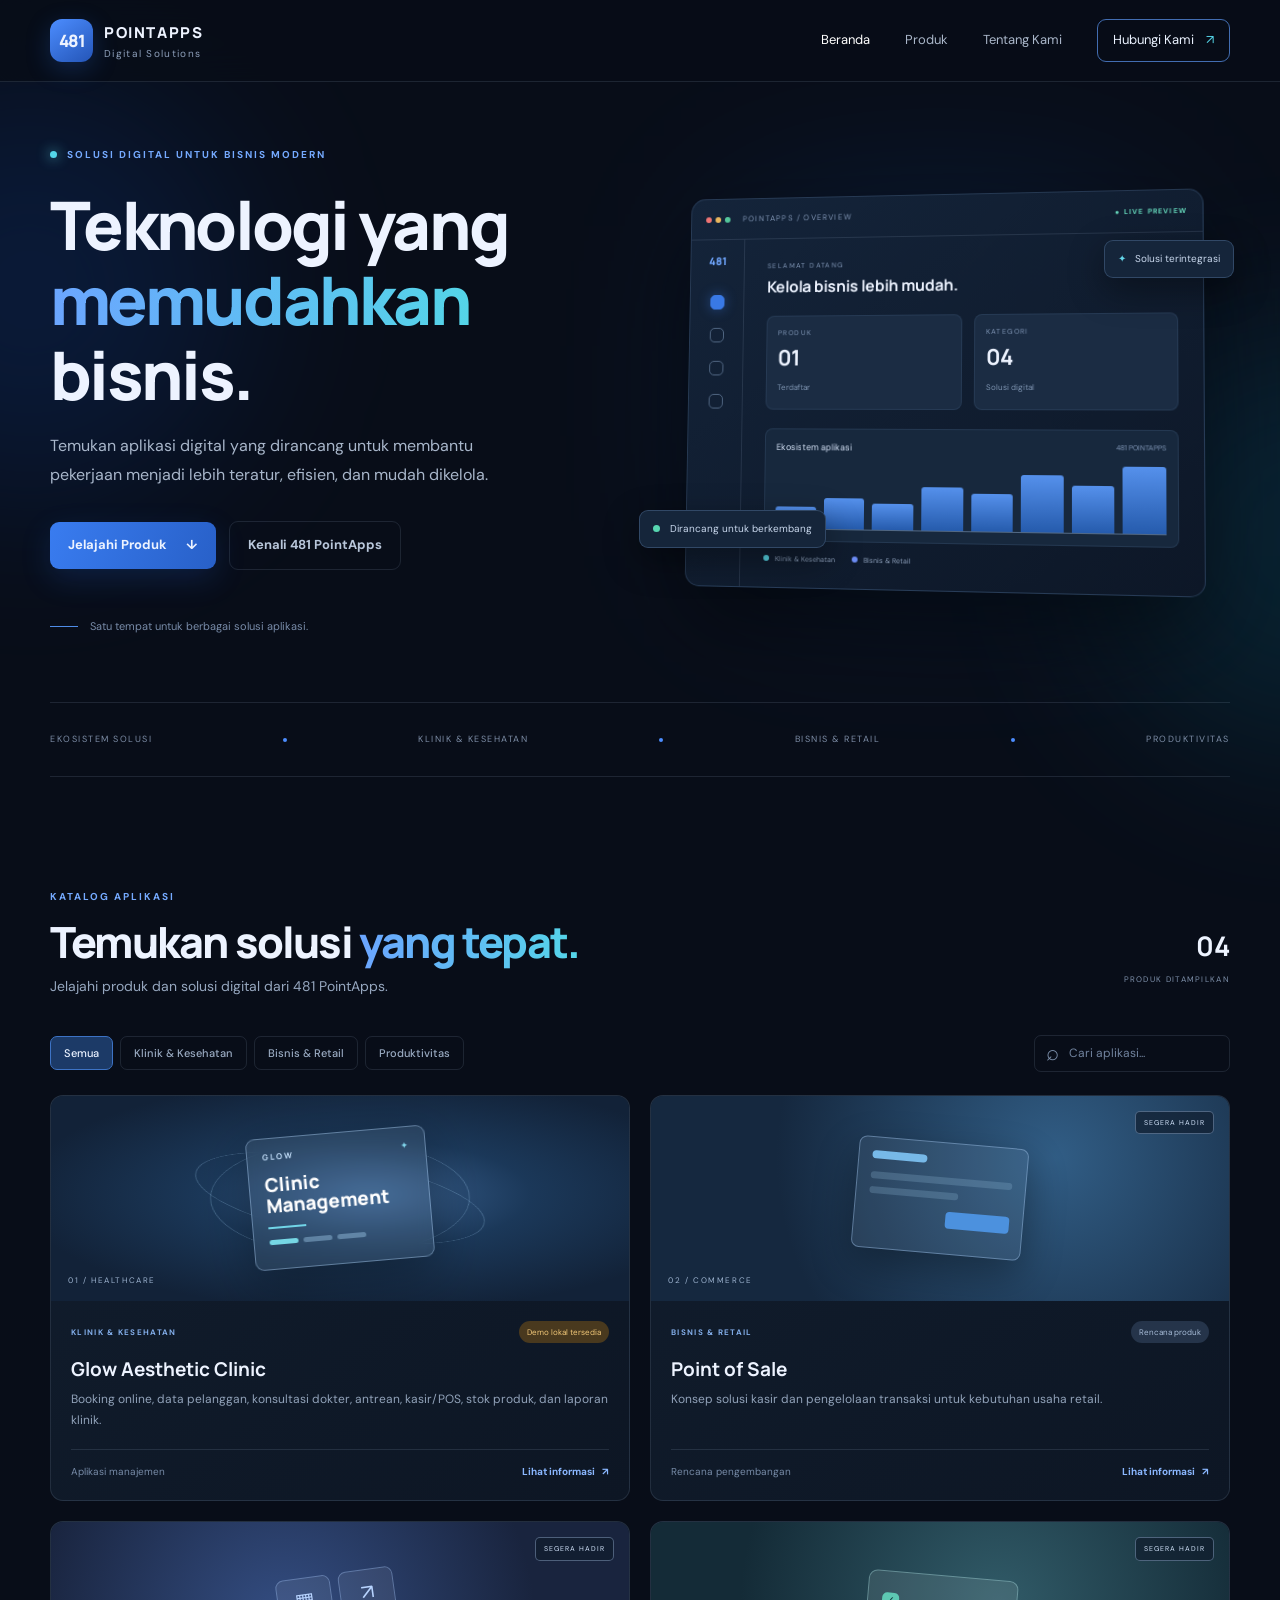
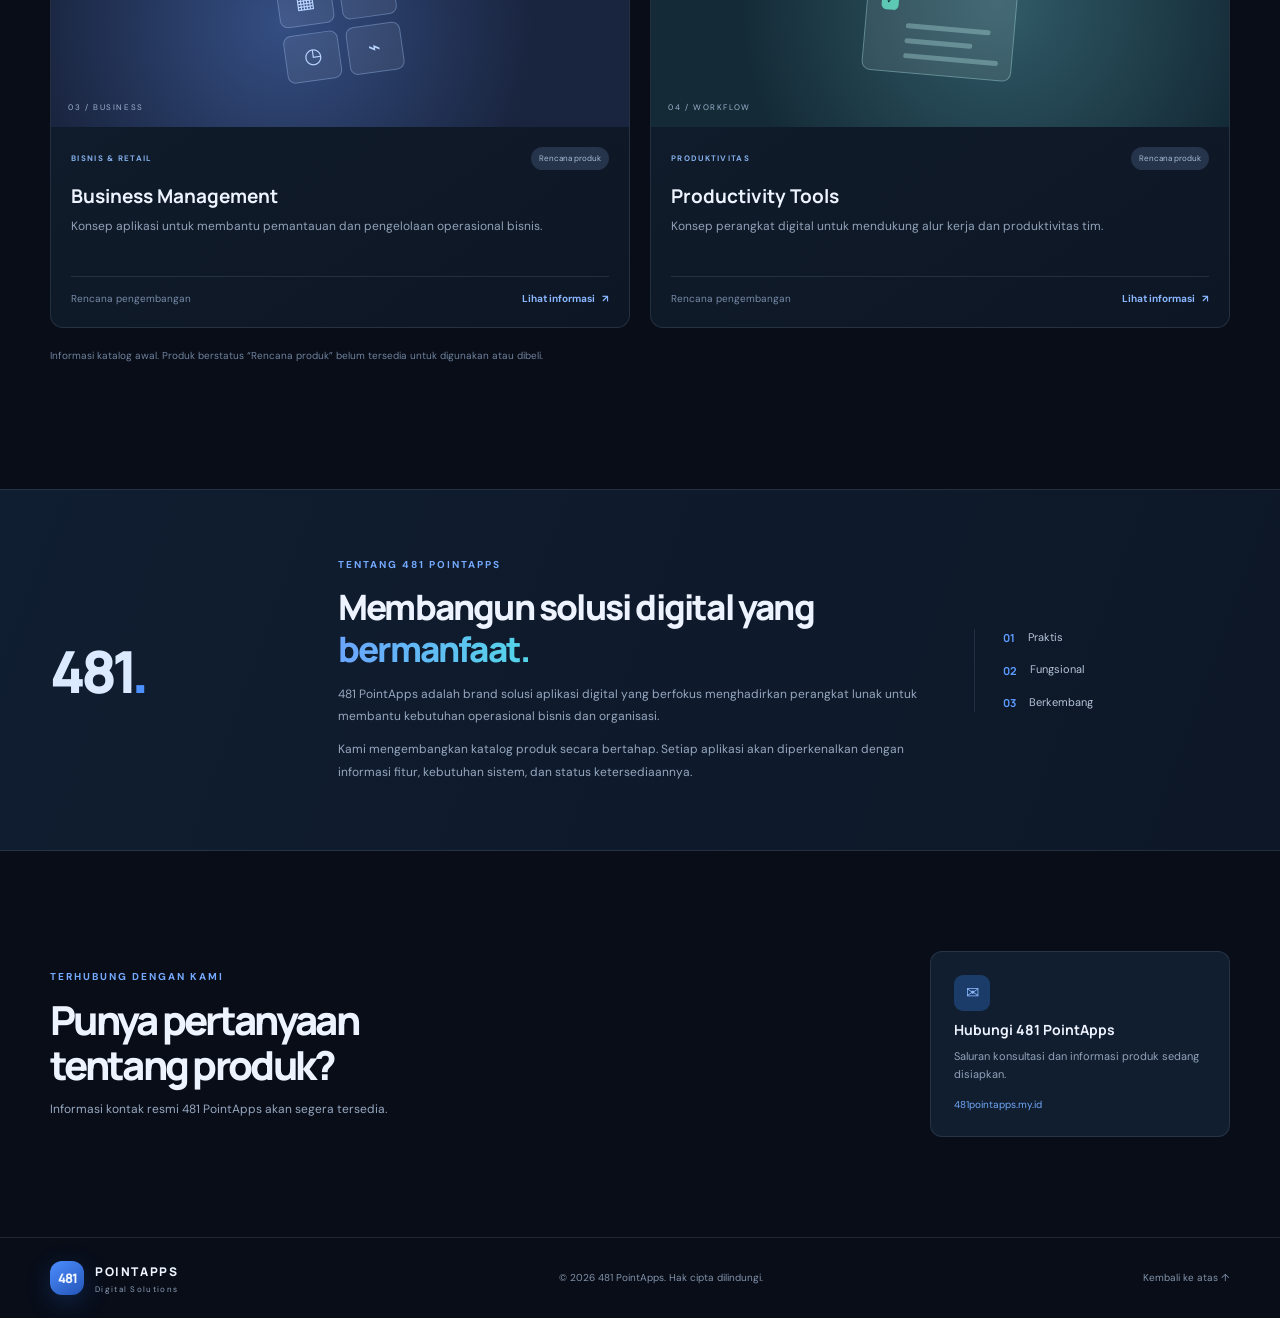
==== index.html @ c85c9f0a "Upload awal website 481 PointApps" ====
<!doctype html>
<html lang="id">
<head>
  <meta charset="utf-8">
  <meta name="viewport" content="width=device-width, initial-scale=1">
  <meta name="theme-color" content="#080d18">
  <meta name="description" content="481 PointApps menyediakan solusi aplikasi digital untuk klinik, bisnis, retail, dan kebutuhan operasional.">
  <title>481 PointApps — Solusi Digital untuk Bisnis</title>
  <link rel="icon" href="assets/favicon.svg" type="image/svg+xml">
  <link rel="stylesheet" href="assets/style.css">
</head>
<body>
  <div class="ambient ambient-one"></div><div class="ambient ambient-two"></div>
  <header class="site-header">
    <a class="brand" href="#" aria-label="481 PointApps Beranda">
      <span class="brand-mark">481</span>
      <span class="brand-copy"><strong>POINTAPPS</strong><small>Digital Solutions</small></span>
    </a>
    <button class="menu-toggle" id="menuToggle" aria-label="Buka menu" aria-expanded="false">☰</button>
    <nav class="nav" id="mainNav">
      <a href="#beranda" class="active">Beranda</a>
      <a href="#produk">Produk</a>
      <a href="#tentang">Tentang Kami</a>
      <a href="#kontak" class="nav-cta">Hubungi Kami <span>↗</span></a>
    </nav>
  </header>

  <main>
    <section class="hero section-wrap" id="beranda">
      <div class="hero-content">
        <div class="eyebrow"><span class="pulse"></span> SOLUSI DIGITAL UNTUK BISNIS MODERN</div>
        <h1>Teknologi yang<br><span>memudahkan</span> bisnis.</h1>
        <p class="hero-lead">Temukan aplikasi digital yang dirancang untuk membantu pekerjaan menjadi lebih teratur, efisien, dan mudah dikelola.</p>
        <div class="hero-actions">
          <a class="button button-primary" href="#produk">Jelajahi Produk <span>↓</span></a>
          <a class="button button-quiet" href="#tentang">Kenali 481 PointApps</a>
        </div>
        <div class="hero-note"><span class="note-line"></span> Satu tempat untuk berbagai solusi aplikasi.</div>
      </div>
      <div class="hero-visual" aria-label="Ilustrasi dashboard aplikasi">
        <div class="visual-glow"></div>
        <div class="dashboard-card">
          <div class="dash-top"><div class="window-dots"><i></i><i></i><i></i></div><span>POINTAPPS / OVERVIEW</span><b>● LIVE PREVIEW</b></div>
          <div class="dash-body">
            <div class="dash-side"><div class="side-logo">481</div><i class="selected"></i><i></i><i></i><i></i></div>
            <div class="dash-main">
              <div class="dash-greeting"><small>SELAMAT DATANG</small><strong>Kelola bisnis lebih mudah.</strong></div>
              <div class="stat-grid"><div><small>PRODUK</small><strong>01</strong><em>Terdaftar</em></div><div><small>KATEGORI</small><strong>04</strong><em>Solusi digital</em></div></div>
              <div class="chart-box"><div class="chart-heading"><span>Ekosistem aplikasi</span><small>481 POINTAPPS</small></div><div class="chart-bars"><i style="height:34%"></i><i style="height:48%"></i><i style="height:40%"></i><i style="height:67%"></i><i style="height:58%"></i><i style="height:86%"></i><i style="height:72%"></i><i style="height:100%"></i></div></div>
              <div class="dash-bottom"><span><i></i> Klinik & Kesehatan</span><span><i></i> Bisnis & Retail</span></div>
            </div>
          </div>
        </div>
        <div class="floating-chip chip-top"><span>✦</span> Solusi terintegrasi</div>
        <div class="floating-chip chip-bottom"><span class="chip-dot"></span> Dirancang untuk berkembang</div>
      </div>
    </section>

    <section class="trust-strip section-wrap">
      <span>EKOSISTEM SOLUSI</span><b></b><span>KLINIK & KESEHATAN</span><b></b><span>BISNIS & RETAIL</span><b></b><span>PRODUKTIVITAS</span>
    </section>

    <section class="products section-wrap" id="produk">
      <div class="section-heading">
        <div><div class="eyebrow">KATALOG APLIKASI</div><h2>Temukan solusi <span>yang tepat.</span></h2><p>Jelajahi produk dan solusi digital dari 481 PointApps.</p></div>
        <div class="catalog-count"><strong id="productCount">01</strong><small>PRODUK DITAMPILKAN</small></div>
      </div>
      <div class="catalog-toolbar">
        <div class="filters" role="group" aria-label="Filter kategori">
          <button class="filter active" data-filter="all">Semua</button>
          <button class="filter" data-filter="clinic">Klinik & Kesehatan</button>
          <button class="filter" data-filter="business">Bisnis & Retail</button>
          <button class="filter" data-filter="productivity">Produktivitas</button>
        </div>
        <label class="search-box"><span>⌕</span><input id="productSearch" type="search" placeholder="Cari aplikasi..." aria-label="Cari aplikasi"></label>
      </div>
      <div class="product-grid" id="productGrid">
        <article class="product-card" data-category="clinic" data-name="glow aesthetic clinic manajemen klinik kecantikan">
          <div class="product-art glow-art">
            <div class="art-orbit orbit-one"></div><div class="art-orbit orbit-two"></div>
            <div class="glow-window"><div class="mini-top"><span>GLOW</span><span>✦</span></div><div class="mini-title">Clinic<br>Management</div><div class="mini-line"></div><div class="mini-pills"><i></i><i></i><i></i></div></div>
            <span class="art-label">01 / HEALTHCARE</span>
          </div>
          <div class="product-info">
            <div class="product-meta"><span class="category-tag">KLINIK & KESEHATAN</span><span class="status status-prep">Demo lokal tersedia</span></div>
            <h3>Glow Aesthetic Clinic</h3>
            <p>Booking online, data pelanggan, konsultasi dokter, antrean, kasir/POS, stok produk, dan laporan klinik.</p>
            <div class="product-foot"><span class="product-type">Aplikasi manajemen</span><a href="produk/glow-aesthetic-clinic.html" class="text-link">Lihat informasi <span>↗</span></a></div>
          </div>
        </article>
        <article class="product-card concept-card" data-category="business" data-name="point of sale kasir retail inventori">
          <div class="product-art pos-art"><div class="pos-screen"><div class="pos-top"></div><div class="pos-row"></div><div class="pos-row short"></div><div class="pos-total"></div></div><span class="art-label">02 / COMMERCE</span><span class="coming-stamp">SEGERA HADIR</span></div>
          <div class="product-info"><div class="product-meta"><span class="category-tag">BISNIS & RETAIL</span><span class="status status-plan">Rencana produk</span></div><h3>Point of Sale</h3><p>Konsep solusi kasir dan pengelolaan transaksi untuk kebutuhan usaha retail.</p><div class="product-foot"><span class="product-type">Rencana pengembangan</span><a href="produk/point-of-sale.html" class="text-link">Lihat informasi <span>↗</span></a></div></div>
        </article>
        <article class="product-card concept-card" data-category="business" data-name="business management manajemen usaha">
          <div class="product-art business-art"><div class="business-tiles"><i>▦</i><i>↗</i><i>◷</i><i>⌁</i></div><span class="art-label">03 / BUSINESS</span><span class="coming-stamp">SEGERA HADIR</span></div>
          <div class="product-info"><div class="product-meta"><span class="category-tag">BISNIS & RETAIL</span><span class="status status-plan">Rencana produk</span></div><h3>Business Management</h3><p>Konsep aplikasi untuk membantu pemantauan dan pengelolaan operasional bisnis.</p><div class="product-foot"><span class="product-type">Rencana pengembangan</span><a href="produk/business-management.html" class="text-link">Lihat informasi <span>↗</span></a></div></div>
        </article>
        <article class="product-card concept-card" data-category="productivity" data-name="productivity workflow task management">
          <div class="product-art productivity-art"><div class="task-card"><i>✓</i><span></span><span></span><span></span></div><span class="art-label">04 / WORKFLOW</span><span class="coming-stamp">SEGERA HADIR</span></div>
          <div class="product-info"><div class="product-meta"><span class="category-tag">PRODUKTIVITAS</span><span class="status status-plan">Rencana produk</span></div><h3>Productivity Tools</h3><p>Konsep perangkat digital untuk mendukung alur kerja dan produktivitas tim.</p><div class="product-foot"><span class="product-type">Rencana pengembangan</span><a href="produk/productivity-tools.html" class="text-link">Lihat informasi <span>↗</span></a></div></div>
        </article>
      </div>
      <div class="empty-state" id="emptyState" hidden>Tidak ada produk yang cocok dengan pencarian Anda.</div>
      <p class="catalog-disclaimer">Informasi katalog awal. Produk berstatus “Rencana produk” belum tersedia untuk digunakan atau dibeli.</p>
    </section>

    <section class="about-section" id="tentang"><div class="section-wrap about-inner">
      <div class="about-mark">481<span>.</span></div>
      <div class="about-copy"><div class="eyebrow">TENTANG 481 POINTAPPS</div><h2>Membangun solusi digital yang <span>bermanfaat.</span></h2><p>481 PointApps adalah brand solusi aplikasi digital yang berfokus menghadirkan perangkat lunak untuk membantu kebutuhan operasional bisnis dan organisasi.</p><p>Kami mengembangkan katalog produk secara bertahap. Setiap aplikasi akan diperkenalkan dengan informasi fitur, kebutuhan sistem, dan status ketersediaannya.</p></div>
      <div class="about-values"><div><strong>01</strong><span>Praktis</span></div><div><strong>02</strong><span>Fungsional</span></div><div><strong>03</strong><span>Berkembang</span></div></div>
    </div></section>

    <section class="contact section-wrap" id="kontak">
      <div><div class="eyebrow">TERHUBUNG DENGAN KAMI</div><h2>Punya pertanyaan<br>tentang produk?</h2><p>Informasi kontak resmi 481 PointApps akan segera tersedia.</p></div>
      <div class="contact-card"><div class="contact-icon">✉</div><strong>Hubungi 481 PointApps</strong><span>Saluran konsultasi dan informasi produk sedang disiapkan.</span><small>481pointapps.my.id</small></div>
    </section>
  </main>

  <footer class="footer"><div class="section-wrap footer-inner"><a class="brand" href="#"><span class="brand-mark">481</span><span class="brand-copy"><strong>POINTAPPS</strong><small>Digital Solutions</small></span></a><span>© <span id="year"></span> 481 PointApps. Hak cipta dilindungi.</span><a href="#beranda">Kembali ke atas ↑</a></div></footer>
  <script src="assets/app.js"></script>
</body>
</html>
---- assets/style.css ----
@import url('https://fonts.googleapis.com/css2?family=DM+Sans:wght@400;500;600;700&family=Manrope:wght@400;500;600;700;800&display=swap');
:root{--bg:#080d18;--panel:#101827;--panel2:#121e30;--line:rgba(174,196,226,.13);--text:#edf3ff;--muted:#9baac1;--blue:#4c8dff;--cyan:#54d5e8;--max:1180px}
*{box-sizing:border-box}html{scroll-behavior:smooth;scroll-padding-top:90px}body{margin:0;background:var(--bg);color:var(--text);font-family:'DM Sans',sans-serif;line-height:1.6;overflow-x:hidden}a{color:inherit;text-decoration:none}.ambient{position:absolute;z-index:-1;pointer-events:none;filter:blur(90px);opacity:.18;border-radius:50%}.ambient-one{width:420px;height:420px;background:#1454c4;top:80px;left:-180px}.ambient-two{width:420px;height:420px;background:#087d9b;top:330px;right:-240px}.section-wrap{width:min(var(--max),calc(100% - 48px));margin:auto}.site-header{height:82px;border-bottom:1px solid var(--line);display:flex;align-items:center;justify-content:space-between;padding:0 max(24px,calc((100% - var(--max))/2));background:rgba(8,13,24,.78);backdrop-filter:blur(18px);position:sticky;top:0;z-index:20}.brand{display:flex;align-items:center;gap:11px}.brand-mark{width:43px;height:43px;display:grid;place-items:center;border-radius:12px;background:linear-gradient(145deg,#4c8dff,#2455b7);font:800 17px Manrope;letter-spacing:-1px;box-shadow:0 7px 24px #2466d544}.brand-copy{display:grid;line-height:1.15}.brand-copy strong{font:800 15px Manrope;letter-spacing:1.6px}.brand-copy small{color:#8ea0bb;font-size:10px;letter-spacing:1.3px;margin-top:5px}.nav{display:flex;align-items:center;gap:35px;font-size:13px;color:#aab7ca}.nav a:hover,.nav a.active{color:#fff}.nav-cta{border:1px solid #426db1;border-radius:9px;padding:10px 15px;color:#eaf2ff!important}.nav-cta span{margin-left:9px;color:var(--cyan)}.menu-toggle{display:none;background:none;color:white;border:0;font-size:24px}.hero{min-height:620px;display:grid;grid-template-columns:1fr 1.05fr;align-items:center;gap:45px;padding-top:58px;padding-bottom:60px}.eyebrow{font-size:10px;letter-spacing:2px;font-weight:700;color:#75aaff;display:flex;align-items:center;gap:10px}.pulse{width:7px;height:7px;border-radius:50%;background:#54d5e8;box-shadow:0 0 13px #54d5e8}.hero h1,.section-heading h2,.about-copy h2,.contact h2{font:800 clamp(42px,5.4vw,67px)/1.12 Manrope;letter-spacing:-2.7px;margin:24px 0 19px}.hero h1 span,.section-heading h2 span,.about-copy h2 span{background:linear-gradient(90deg,#6ba5ff,#54d5e8);-webkit-background-clip:text;background-clip:text;color:transparent}.hero-lead{max-width:490px;color:#a8b6ca;font-size:16px;line-height:1.85}.hero-actions{display:flex;gap:13px;align-items:center;margin-top:31px}.button{padding:13px 18px;border-radius:9px;font-size:13px;font-weight:700;transition:.2s}.button-primary{background:linear-gradient(110deg,#397cf0,#2860c8);box-shadow:0 10px 30px #2466d533}.button-primary:hover{transform:translateY(-2px);box-shadow:0 14px 35px #2466d555}.button-primary span{margin-left:16px}.button-quiet{color:#b8c6da;border:1px solid var(--line)}.button-quiet:hover{border-color:#5e8dd4}.hero-note{margin-top:48px;color:#788ba8;font-size:11px;display:flex;align-items:center;gap:12px}.note-line{width:28px;height:1px;background:#4f8ce8}.hero-visual{position:relative;min-height:390px;display:grid;place-items:center}.visual-glow{position:absolute;width:390px;height:330px;background:#1261c8;filter:blur(95px);opacity:.23}.dashboard-card{position:relative;width:min(100%,520px);border:1px solid #49668d66;border-radius:15px;background:linear-gradient(145deg,#14243a,#0d1727);box-shadow:0 35px 90px #0008;overflow:hidden;transform:perspective(1100px) rotateY(-7deg) rotateX(3deg)}.dash-top{height:42px;border-bottom:1px solid var(--line);display:flex;align-items:center;padding:0 15px;gap:13px;font-size:8px;letter-spacing:1.2px;color:#8095b4}.dash-top b{margin-left:auto;color:#66d9bc;font-size:7px}.window-dots{display:flex;gap:4px}.window-dots i{width:6px;height:6px;border-radius:50%;background:#ef7474}.window-dots i:nth-child(2){background:#eab65d}.window-dots i:nth-child(3){background:#54c69b}.dash-body{display:flex;min-height:295px}.dash-side{width:57px;border-right:1px solid var(--line);padding:14px 13px;display:flex;align-items:center;flex-direction:column;gap:19px}.side-logo{font:800 11px Manrope;color:#70a7ff;margin-bottom:9px}.dash-side i{width:15px;height:15px;border:1px solid #516783;border-radius:5px}.dash-side i.selected{background:#3979e5;border-color:#3979e5;box-shadow:0 0 13px #3979e577}.dash-main{padding:22px 24px;flex:1}.dash-greeting small,.stat-grid small{display:block;font-size:7px;letter-spacing:1.4px;color:#8298b8}.dash-greeting strong{font:700 16px Manrope;display:block;margin-top:5px}.stat-grid{display:grid;grid-template-columns:1fr 1fr;gap:12px;margin:19px 0}.stat-grid>div{background:#1b2c43;border:1px solid #38516e66;padding:11px;border-radius:8px}.stat-grid strong{font:700 22px Manrope;display:block;margin:5px 0 0}.stat-grid em{font-style:normal;color:#7f95b2;font-size:8px}.chart-box{background:#17283d;border:1px solid #38516e66;border-radius:8px;padding:11px}.chart-heading{display:flex;justify-content:space-between;font-size:9px;color:#d7e4f8}.chart-heading small{color:#8298b8;font-size:7px}.chart-bars{height:66px;display:flex;align-items:end;gap:8px;margin-top:10px;border-bottom:1px solid #526985}.chart-bars i{flex:1;border-radius:3px 3px 0 0;background:linear-gradient(#5c9cff,#2761b9);opacity:.9}.dash-bottom{display:flex;gap:17px;margin-top:12px;font-size:7px;color:#91a4bf}.dash-bottom i{display:inline-block;width:6px;height:6px;border-radius:50%;background:#56d4e4;margin-right:4px}.dash-bottom span+span i{background:#6d8df5}.floating-chip{position:absolute;background:#15253a;border:1px solid #5b7da766;box-shadow:0 12px 35px #0006;border-radius:9px;padding:10px 13px;font-size:10px;color:#c9d8ed}.chip-top{top:48px;right:-4px}.chip-top span{color:#64d5e8;margin-right:6px}.chip-bottom{bottom:42px;left:-10px}.chip-dot{display:inline-block;width:7px;height:7px;background:#57d6b0;border-radius:50%;margin-right:7px}.trust-strip{height:75px;border-top:1px solid var(--line);border-bottom:1px solid var(--line);display:flex;align-items:center;justify-content:space-between;color:#7d8da6;font-size:9px;letter-spacing:1.5px}.trust-strip b{width:4px;height:4px;border-radius:50%;background:#4c8dff}.products{padding-top:112px;padding-bottom:115px}.section-heading{display:flex;justify-content:space-between;align-items:end}.section-heading h2,.about-copy h2{font-size:43px;letter-spacing:-1.8px;margin:13px 0 9px}.section-heading p,.about-copy p,.contact p{color:#96a7bf;font-size:14px;margin:0}.catalog-count{text-align:right;padding-bottom:8px}.catalog-count strong{display:block;font:700 27px Manrope}.catalog-count small{font-size:8px;letter-spacing:1.3px;color:#7f91ab}.catalog-toolbar{display:flex;justify-content:space-between;gap:20px;align-items:center;margin:37px 0 23px}.filters{display:flex;gap:7px;flex-wrap:wrap}.filter{background:transparent;border:1px solid var(--line);border-radius:7px;padding:9px 13px;color:#9aabc2;font:500 11px 'DM Sans';cursor:pointer}.filter:hover,.filter.active{background:#1c3a67;border-color:#3d73c5;color:#eaf2ff}.search-box{height:37px;min-width:190px;border:1px solid var(--line);border-radius:7px;display:flex;align-items:center;padding:0 11px;gap:8px;color:#7e91ac}.search-box span{font-size:22px}.search-box input{background:transparent;border:0;outline:0;color:#eaf2ff;width:100%;font:12px 'DM Sans'}.search-box input::placeholder{color:#71839e}.product-grid{display:grid;grid-template-columns:repeat(2,1fr);gap:20px}.product-card{background:linear-gradient(145deg,#111d2d,#0d1624);border:1px solid var(--line);border-radius:13px;overflow:hidden;transition:.25s}.product-card:hover{transform:translateY(-4px);border-color:#426ca7;box-shadow:0 18px 45px #0003}.product-art{height:205px;position:relative;overflow:hidden;display:grid;place-items:center;background:#142943}.glow-art{background:radial-gradient(ellipse at 55% 48%,#3a6291 0,#1b3859 36%,#122238 78%)}.art-orbit{position:absolute;border:1px solid #a8d8ff44;border-radius:50%;width:260px;height:260px}.orbit-one{transform:rotateX(64deg) rotateZ(-28deg)}.orbit-two{width:320px;height:170px;transform:rotateX(65deg) rotateZ(30deg)}.glow-window{position:relative;width:180px;height:132px;border:1px solid #b6d9ff66;background:#eaf3ff12;backdrop-filter:blur(8px);border-radius:9px;padding:12px 15px;box-shadow:0 15px 50px #0005;transform:rotate(-5deg)}.mini-top{display:flex;justify-content:space-between;font:700 8px Manrope;letter-spacing:2px;color:#c8e4ff}.mini-top span+span{color:#83d9ee}.mini-title{font:800 19px/1.1 Manrope;margin-top:13px;color:#fff}.mini-line{height:2px;width:38px;background:#71d5e8;margin-top:10px}.mini-pills{display:flex;gap:5px;margin-top:11px}.mini-pills i{height:5px;width:29px;background:#a8d4f466;border-radius:5px}.mini-pills i:first-child{background:#76d7e5}.art-label{position:absolute;bottom:14px;left:17px;font-size:8px;letter-spacing:1.6px;color:#9db3cf}.pos-art{background:radial-gradient(circle at 70% 30%,#315d85,#15283f 65%)}.pos-screen{width:170px;height:112px;border:1px solid #9abde477;background:#e4f1ff12;border-radius:8px;padding:13px;transform:rotate(5deg);box-shadow:0 15px 40px #0005}.pos-top{height:8px;width:55px;background:#77b9e8;border-radius:5px;margin-bottom:13px}.pos-row{height:7px;width:100%;background:#8cb5d344;border-radius:5px;margin:8px 0}.pos-row.short{width:63%}.pos-total{height:17px;width:45%;background:#4c91de;border-radius:4px;margin:12px 0 0 auto}.business-art{background:radial-gradient(circle at 40% 50%,#344e83,#19243e 70%)}.business-tiles{display:grid;grid-template-columns:repeat(2,55px);gap:8px;transform:rotate(-8deg)}.business-tiles i{height:48px;border:1px solid #9ab8ec66;background:#ffffff12;border-radius:8px;display:grid;place-items:center;color:#b8d4ff;font-style:normal;font-size:21px}.productivity-art{background:radial-gradient(circle at 60% 40%,#315b68,#142b37 70%)}.task-card{width:150px;background:#e8f3f41a;border:1px solid #a5d9db66;border-radius:9px;padding:14px;transform:rotate(5deg)}.task-card i{display:inline-grid;place-items:center;width:17px;height:17px;border-radius:5px;background:#5dc8b3;color:#0e2d35;font-style:normal;font-size:10px;margin-right:7px}.task-card span{display:block;height:5px;background:#a8d5d466;border-radius:5px;margin:10px 0 0 26px;width:85px}.task-card span:nth-of-type(2){width:68px}.task-card span:nth-of-type(3){width:95px}.coming-stamp{position:absolute;right:15px;top:15px;border:1px solid #a5c1e966;background:#101c2caa;border-radius:5px;padding:5px 8px;font-size:7px;letter-spacing:1px;color:#d2e3fa}.product-info{padding:20px}.product-meta{display:flex;align-items:center;justify-content:space-between;gap:10px}.category-tag{font-size:8px;letter-spacing:1.3px;color:#83aeea;font-weight:700}.status{font-size:8px;border-radius:20px;padding:5px 8px}.status-prep{background:#49391e;color:#f2c879}.status-plan{background:#25344a;color:#a8bdd9}.product-info h3{font:700 19px Manrope;margin:13px 0 7px}.product-info p{font-size:12px;color:#91a2b9;line-height:1.75;min-height:43px;margin:0}.product-foot{display:flex;justify-content:space-between;align-items:center;border-top:1px solid var(--line);padding-top:14px;margin-top:17px}.product-type,.muted-link{font-size:10px;color:#778ba7}.text-link{font-size:10px;color:#8ab7ff;font-weight:700}.text-link span{margin-left:5px}.empty-state{text-align:center;padding:35px;color:#9aabc2;border:1px dashed var(--line);border-radius:10px;margin-top:20px}.catalog-disclaimer{color:#6f829d;font-size:10px;margin-top:20px}.about-section{background:linear-gradient(110deg,#101e31,#0d1727);border-top:1px solid var(--line);border-bottom:1px solid var(--line)}.about-inner{min-height:360px;display:grid;grid-template-columns:.65fr 1.6fr .7fr;gap:50px;align-items:center;padding-top:60px;padding-bottom:60px}.about-mark{font:800 58px Manrope;letter-spacing:-5px;color:#dceaff}.about-mark span{color:#4d91ff}.about-copy h2{font-size:35px;line-height:1.2;margin:13px 0}.about-copy p{font-size:12px;line-height:1.9;margin-top:10px}.about-values{border-left:1px solid var(--line);padding-left:28px;display:grid;gap:15px}.about-values div{display:flex;align-items:center;gap:13px}.about-values strong{font:700 11px Manrope;color:#5c9cff}.about-values span{font-size:11px;color:#b5c4d9}.contact{padding-top:100px;padding-bottom:100px;display:flex;justify-content:space-between;align-items:center;gap:30px}.contact h2{font-size:40px;margin:13px 0}.contact p{font-size:12px}.contact-card{width:300px;border:1px solid var(--line);background:#111e30;border-radius:12px;padding:23px;display:grid;gap:9px}.contact-icon{width:36px;height:36px;border-radius:9px;background:#1b3c69;color:#8dbaff;display:grid;place-items:center}.contact-card strong{font:700 14px Manrope}.contact-card span{font-size:11px;color:#91a2b9;line-height:1.6}.contact-card small{font-size:10px;color:#70a8f9;margin-top:5px}.footer{border-top:1px solid var(--line);padding:23px 0}.footer-inner{display:flex;align-items:center;justify-content:space-between}.footer .brand-mark{width:34px;height:34px;font-size:13px}.footer .brand-copy strong{font-size:12px}.footer .brand-copy small{font-size:8px}.footer-inner>span,.footer-inner>a:last-child{font-size:10px;color:#8293aa}.footer-inner>a:last-child:hover{color:#fff}
@media(max-width:850px){.hero{grid-template-columns:1fr;gap:15px;padding-top:75px}.hero-content{text-align:center}.hero-content .eyebrow,.hero-actions,.hero-note{justify-content:center}.hero-lead{margin-left:auto;margin-right:auto}.hero-visual{min-height:360px}.trust-strip{font-size:7px;letter-spacing:.8px}.about-inner{grid-template-columns:.4fr 1.6fr;gap:25px}.about-values{grid-column:2;display:flex;border-left:0;padding-left:0}.about-values div{gap:7px}.about-values span{font-size:10px}}
@media(max-width:620px){.section-wrap{width:min(100% - 32px,var(--max))}.site-header{height:70px;padding:0 16px}.menu-toggle{display:block}.nav{display:none;position:absolute;top:69px;left:0;right:0;background:#0d1727;border-bottom:1px solid var(--line);padding:18px 20px;flex-direction:column;align-items:stretch;gap:17px}.nav.open{display:flex}.nav-cta{text-align:center}.hero{padding-top:58px;min-height:auto}.hero h1{font-size:44px;letter-spacing:-2px}.hero-lead{font-size:14px}.hero-actions{flex-wrap:wrap}.hero-visual{min-height:290px}.dashboard-card{transform:none}.dash-body{min-height:250px}.dash-main{padding:17px 13px}.dash-greeting strong{font-size:13px}.floating-chip{font-size:8px;padding:8px}.chip-top{right:0;top:18px}.chip-bottom{left:0;bottom:12px}.trust-strip{height:auto;min-height:65px;flex-wrap:wrap;justify-content:center;gap:10px 14px;padding:14px 0}.trust-strip span{font-size:7px}.products{padding-top:75px;padding-bottom:75px}.section-heading{align-items:start}.section-heading h2{font-size:32px}.section-heading p{font-size:12px;max-width:260px}.catalog-count{display:none}.catalog-toolbar{align-items:stretch;flex-direction:column;margin:25px 0 18px}.filters{gap:6px}.filter{font-size:10px;padding:8px 10px}.search-box{width:100%}.product-grid{grid-template-columns:1fr;gap:15px}.product-art{height:190px}.about-inner{grid-template-columns:1fr;gap:18px;padding-top:50px;padding-bottom:50px}.about-mark{font-size:43px}.about-copy h2{font-size:30px}.about-values{grid-column:auto}.contact{padding-top:70px;padding-bottom:70px;display:grid}.contact h2{font-size:34px}.contact-card{width:100%}.footer-inner{gap:15px;flex-wrap:wrap}.footer-inner>span{order:3;width:100%}}
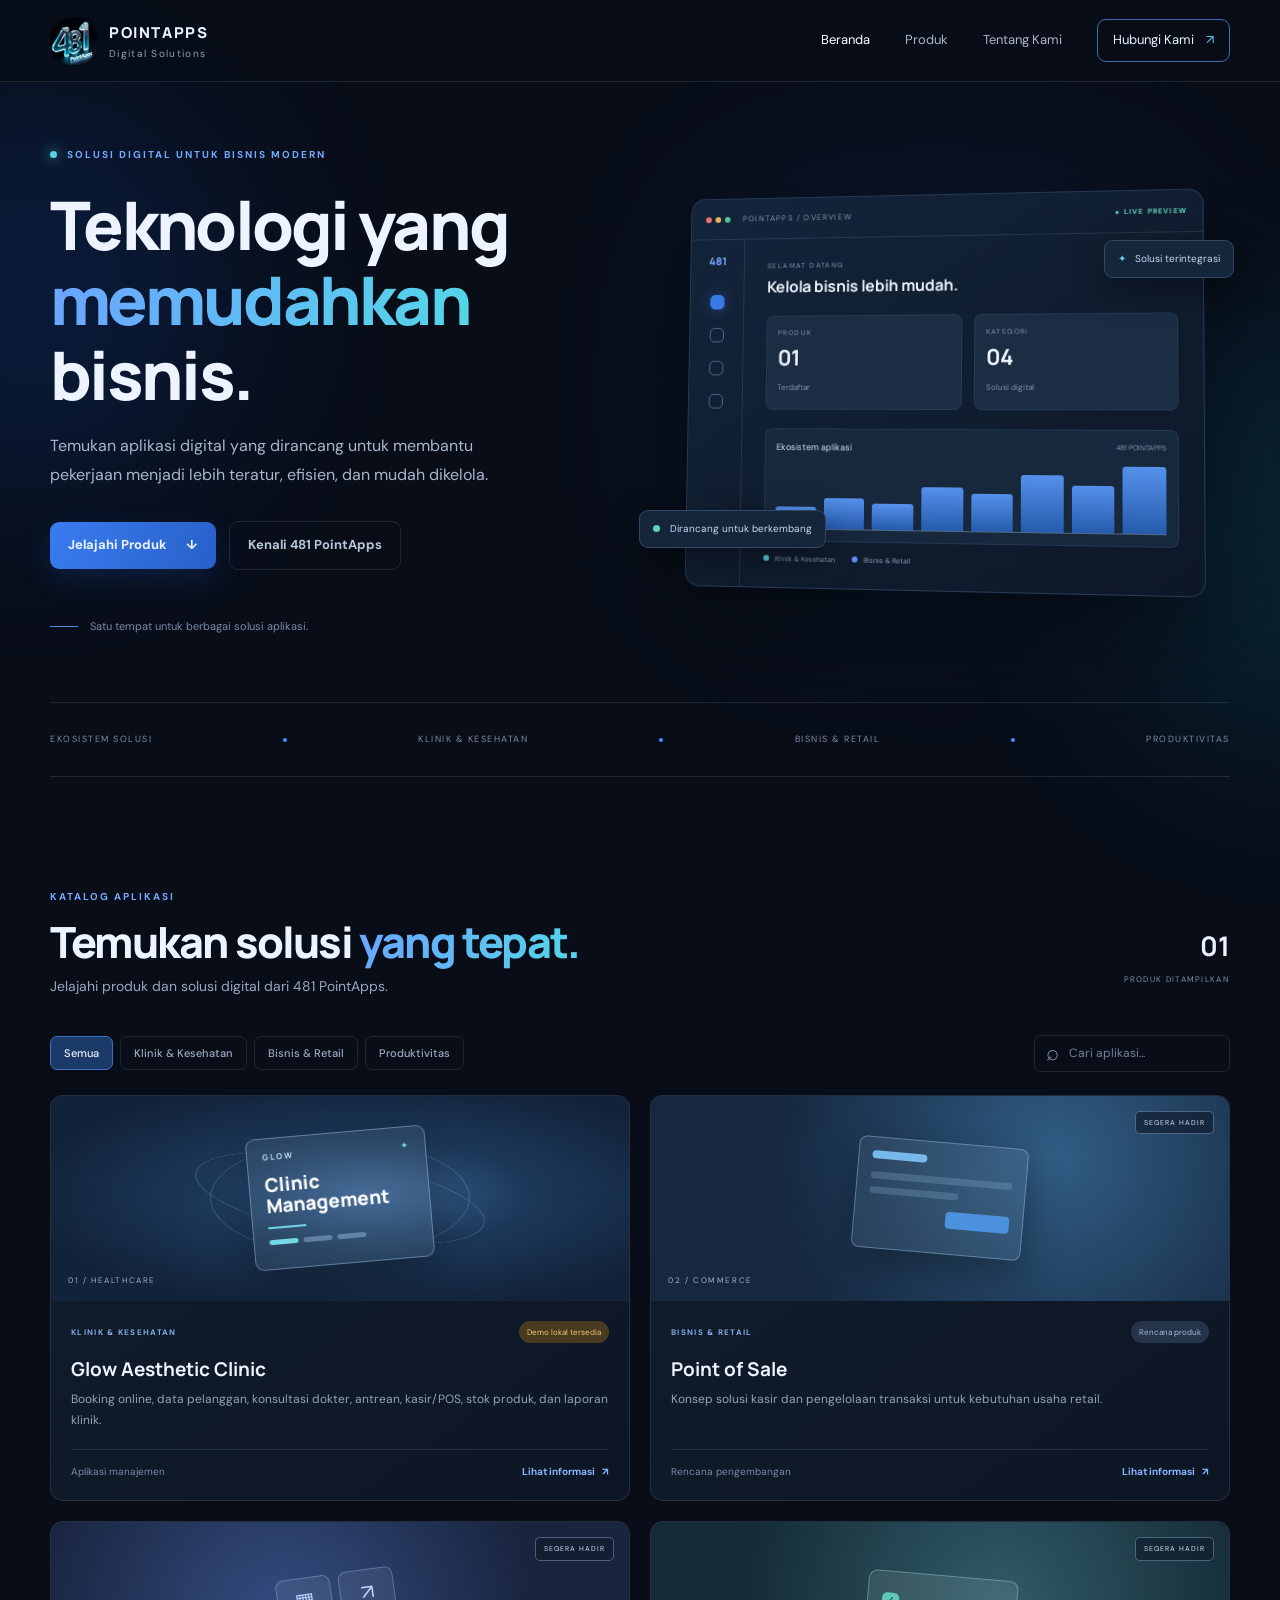
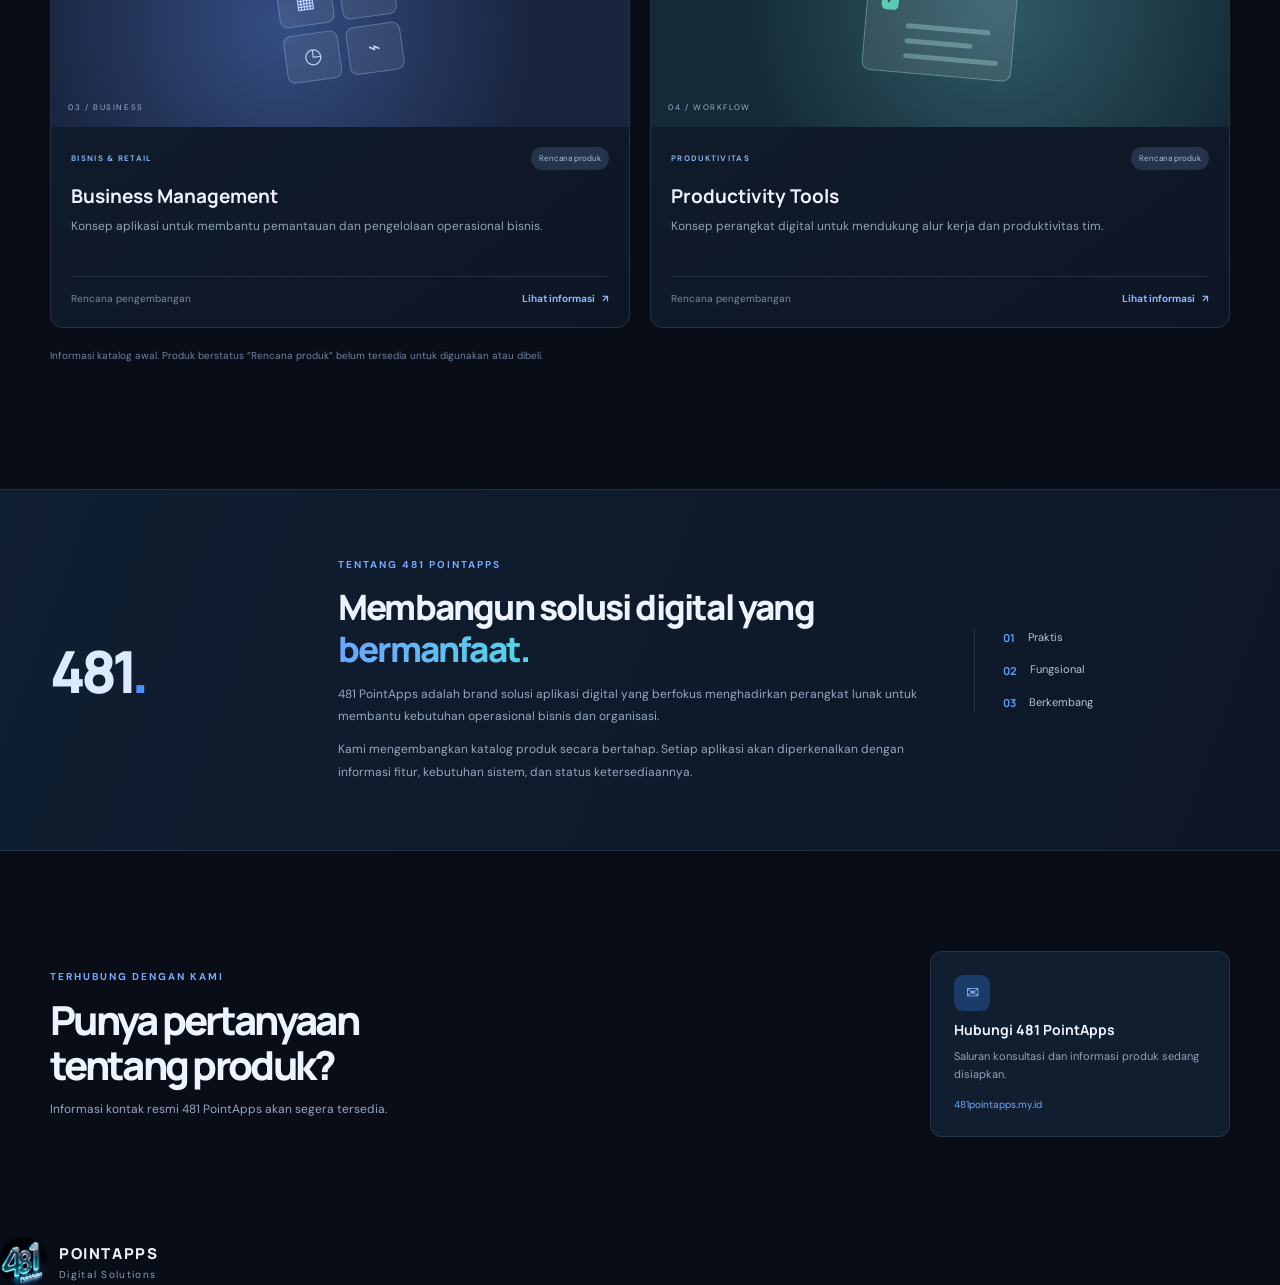
==== commit 7783dbbb: "Update 481 PointApps logo in header and footer" ====
--- a/index.html
+++ b/index.html
@@ -13,9 +13,9 @@
   <div class="ambient ambient-one"></div><div class="ambient ambient-two"></div>
   <header class="site-header">
     <a class="brand" href="#" aria-label="481 PointApps Beranda">
-      <span class="brand-mark">481</span>
-      <span class="brand-copy"><strong>POINTAPPS</strong><small>Digital Solutions</small></span>
-    </a>
+  <img src="assets/images/logo-481.png" alt="481 PointApps" class="brand-logo">
+  <span class="brand-copy"><strong>POINTAPPS</strong><small>Digital Solutions</small></span>
+</a>
     <button class="menu-toggle" id="menuToggle" aria-label="Buka menu" aria-expanded="false">☰</button>
     <nav class="nav" id="mainNav">
       <a href="#beranda" class="active">Beranda</a>
@@ -117,7 +117,10 @@
     </section>
   </main>
 
-  <footer class="footer"><div class="section-wrap footer-inner"><a class="brand" href="#"><span class="brand-mark">481</span><span class="brand-copy"><strong>POINTAPPS</strong><small>Digital Solutions</small></span></a><span>© <span id="year"></span> 481 PointApps. Hak cipta dilindungi.</span><a href="#beranda">Kembali ke atas ↑</a></div></footer>
+  <a class="brand" href="#">
+  <img src="assets/images/logo-481.png" alt="481 PointApps" class="brand-logo">
+  <span class="brand-copy"><strong>POINTAPPS</strong><small>Digital Solutions</small></span>
+</a>
   <script src="assets/app.js"></script>
 </body>
 </html>
--- a/assets/style.css
+++ b/assets/style.css
@@ -3,3 +3,9 @@
 *{box-sizing:border-box}html{scroll-behavior:smooth;scroll-padding-top:90px}body{margin:0;background:var(--bg);color:var(--text);font-family:'DM Sans',sans-serif;line-height:1.6;overflow-x:hidden}a{color:inherit;text-decoration:none}.ambient{position:absolute;z-index:-1;pointer-events:none;filter:blur(90px);opacity:.18;border-radius:50%}.ambient-one{width:420px;height:420px;background:#1454c4;top:80px;left:-180px}.ambient-two{width:420px;height:420px;background:#087d9b;top:330px;right:-240px}.section-wrap{width:min(var(--max),calc(100% - 48px));margin:auto}.site-header{height:82px;border-bottom:1px solid var(--line);display:flex;align-items:center;justify-content:space-between;padding:0 max(24px,calc((100% - var(--max))/2));background:rgba(8,13,24,.78);backdrop-filter:blur(18px);position:sticky;top:0;z-index:20}.brand{display:flex;align-items:center;gap:11px}.brand-mark{width:43px;height:43px;display:grid;place-items:center;border-radius:12px;background:linear-gradient(145deg,#4c8dff,#2455b7);font:800 17px Manrope;letter-spacing:-1px;box-shadow:0 7px 24px #2466d544}.brand-copy{display:grid;line-height:1.15}.brand-copy strong{font:800 15px Manrope;letter-spacing:1.6px}.brand-copy small{color:#8ea0bb;font-size:10px;letter-spacing:1.3px;margin-top:5px}.nav{display:flex;align-items:center;gap:35px;font-size:13px;color:#aab7ca}.nav a:hover,.nav a.active{color:#fff}.nav-cta{border:1px solid #426db1;border-radius:9px;padding:10px 15px;color:#eaf2ff!important}.nav-cta span{margin-left:9px;color:var(--cyan)}.menu-toggle{display:none;background:none;color:white;border:0;font-size:24px}.hero{min-height:620px;display:grid;grid-template-columns:1fr 1.05fr;align-items:center;gap:45px;padding-top:58px;padding-bottom:60px}.eyebrow{font-size:10px;letter-spacing:2px;font-weight:700;color:#75aaff;display:flex;align-items:center;gap:10px}.pulse{width:7px;height:7px;border-radius:50%;background:#54d5e8;box-shadow:0 0 13px #54d5e8}.hero h1,.section-heading h2,.about-copy h2,.contact h2{font:800 clamp(42px,5.4vw,67px)/1.12 Manrope;letter-spacing:-2.7px;margin:24px 0 19px}.hero h1 span,.section-heading h2 span,.about-copy h2 span{background:linear-gradient(90deg,#6ba5ff,#54d5e8);-webkit-background-clip:text;background-clip:text;color:transparent}.hero-lead{max-width:490px;color:#a8b6ca;font-size:16px;line-height:1.85}.hero-actions{display:flex;gap:13px;align-items:center;margin-top:31px}.button{padding:13px 18px;border-radius:9px;font-size:13px;font-weight:700;transition:.2s}.button-primary{background:linear-gradient(110deg,#397cf0,#2860c8);box-shadow:0 10px 30px #2466d533}.button-primary:hover{transform:translateY(-2px);box-shadow:0 14px 35px #2466d555}.button-primary span{margin-left:16px}.button-quiet{color:#b8c6da;border:1px solid var(--line)}.button-quiet:hover{border-color:#5e8dd4}.hero-note{margin-top:48px;color:#788ba8;font-size:11px;display:flex;align-items:center;gap:12px}.note-line{width:28px;height:1px;background:#4f8ce8}.hero-visual{position:relative;min-height:390px;display:grid;place-items:center}.visual-glow{position:absolute;width:390px;height:330px;background:#1261c8;filter:blur(95px);opacity:.23}.dashboard-card{position:relative;width:min(100%,520px);border:1px solid #49668d66;border-radius:15px;background:linear-gradient(145deg,#14243a,#0d1727);box-shadow:0 35px 90px #0008;overflow:hidden;transform:perspective(1100px) rotateY(-7deg) rotateX(3deg)}.dash-top{height:42px;border-bottom:1px solid var(--line);display:flex;align-items:center;padding:0 15px;gap:13px;font-size:8px;letter-spacing:1.2px;color:#8095b4}.dash-top b{margin-left:auto;color:#66d9bc;font-size:7px}.window-dots{display:flex;gap:4px}.window-dots i{width:6px;height:6px;border-radius:50%;background:#ef7474}.window-dots i:nth-child(2){background:#eab65d}.window-dots i:nth-child(3){background:#54c69b}.dash-body{display:flex;min-height:295px}.dash-side{width:57px;border-right:1px solid var(--line);padding:14px 13px;display:flex;align-items:center;flex-direction:column;gap:19px}.side-logo{font:800 11px Manrope;color:#70a7ff;margin-bottom:9px}.dash-side i{width:15px;height:15px;border:1px solid #516783;border-radius:5px}.dash-side i.selected{background:#3979e5;border-color:#3979e5;box-shadow:0 0 13px #3979e577}.dash-main{padding:22px 24px;flex:1}.dash-greeting small,.stat-grid small{display:block;font-size:7px;letter-spacing:1.4px;color:#8298b8}.dash-greeting strong{font:700 16px Manrope;display:block;margin-top:5px}.stat-grid{display:grid;grid-template-columns:1fr 1fr;gap:12px;margin:19px 0}.stat-grid>div{background:#1b2c43;border:1px solid #38516e66;padding:11px;border-radius:8px}.stat-grid strong{font:700 22px Manrope;display:block;margin:5px 0 0}.stat-grid em{font-style:normal;color:#7f95b2;font-size:8px}.chart-box{background:#17283d;border:1px solid #38516e66;border-radius:8px;padding:11px}.chart-heading{display:flex;justify-content:space-between;font-size:9px;color:#d7e4f8}.chart-heading small{color:#8298b8;font-size:7px}.chart-bars{height:66px;display:flex;align-items:end;gap:8px;margin-top:10px;border-bottom:1px solid #526985}.chart-bars i{flex:1;border-radius:3px 3px 0 0;background:linear-gradient(#5c9cff,#2761b9);opacity:.9}.dash-bottom{display:flex;gap:17px;margin-top:12px;font-size:7px;color:#91a4bf}.dash-bottom i{display:inline-block;width:6px;height:6px;border-radius:50%;background:#56d4e4;margin-right:4px}.dash-bottom span+span i{background:#6d8df5}.floating-chip{position:absolute;background:#15253a;border:1px solid #5b7da766;box-shadow:0 12px 35px #0006;border-radius:9px;padding:10px 13px;font-size:10px;color:#c9d8ed}.chip-top{top:48px;right:-4px}.chip-top span{color:#64d5e8;margin-right:6px}.chip-bottom{bottom:42px;left:-10px}.chip-dot{display:inline-block;width:7px;height:7px;background:#57d6b0;border-radius:50%;margin-right:7px}.trust-strip{height:75px;border-top:1px solid var(--line);border-bottom:1px solid var(--line);display:flex;align-items:center;justify-content:space-between;color:#7d8da6;font-size:9px;letter-spacing:1.5px}.trust-strip b{width:4px;height:4px;border-radius:50%;background:#4c8dff}.products{padding-top:112px;padding-bottom:115px}.section-heading{display:flex;justify-content:space-between;align-items:end}.section-heading h2,.about-copy h2{font-size:43px;letter-spacing:-1.8px;margin:13px 0 9px}.section-heading p,.about-copy p,.contact p{color:#96a7bf;font-size:14px;margin:0}.catalog-count{text-align:right;padding-bottom:8px}.catalog-count strong{display:block;font:700 27px Manrope}.catalog-count small{font-size:8px;letter-spacing:1.3px;color:#7f91ab}.catalog-toolbar{display:flex;justify-content:space-between;gap:20px;align-items:center;margin:37px 0 23px}.filters{display:flex;gap:7px;flex-wrap:wrap}.filter{background:transparent;border:1px solid var(--line);border-radius:7px;padding:9px 13px;color:#9aabc2;font:500 11px 'DM Sans';cursor:pointer}.filter:hover,.filter.active{background:#1c3a67;border-color:#3d73c5;color:#eaf2ff}.search-box{height:37px;min-width:190px;border:1px solid var(--line);border-radius:7px;display:flex;align-items:center;padding:0 11px;gap:8px;color:#7e91ac}.search-box span{font-size:22px}.search-box input{background:transparent;border:0;outline:0;color:#eaf2ff;width:100%;font:12px 'DM Sans'}.search-box input::placeholder{color:#71839e}.product-grid{display:grid;grid-template-columns:repeat(2,1fr);gap:20px}.product-card{background:linear-gradient(145deg,#111d2d,#0d1624);border:1px solid var(--line);border-radius:13px;overflow:hidden;transition:.25s}.product-card:hover{transform:translateY(-4px);border-color:#426ca7;box-shadow:0 18px 45px #0003}.product-art{height:205px;position:relative;overflow:hidden;display:grid;place-items:center;background:#142943}.glow-art{background:radial-gradient(ellipse at 55% 48%,#3a6291 0,#1b3859 36%,#122238 78%)}.art-orbit{position:absolute;border:1px solid #a8d8ff44;border-radius:50%;width:260px;height:260px}.orbit-one{transform:rotateX(64deg) rotateZ(-28deg)}.orbit-two{width:320px;height:170px;transform:rotateX(65deg) rotateZ(30deg)}.glow-window{position:relative;width:180px;height:132px;border:1px solid #b6d9ff66;background:#eaf3ff12;backdrop-filter:blur(8px);border-radius:9px;padding:12px 15px;box-shadow:0 15px 50px #0005;transform:rotate(-5deg)}.mini-top{display:flex;justify-content:space-between;font:700 8px Manrope;letter-spacing:2px;color:#c8e4ff}.mini-top span+span{color:#83d9ee}.mini-title{font:800 19px/1.1 Manrope;margin-top:13px;color:#fff}.mini-line{height:2px;width:38px;background:#71d5e8;margin-top:10px}.mini-pills{display:flex;gap:5px;margin-top:11px}.mini-pills i{height:5px;width:29px;background:#a8d4f466;border-radius:5px}.mini-pills i:first-child{background:#76d7e5}.art-label{position:absolute;bottom:14px;left:17px;font-size:8px;letter-spacing:1.6px;color:#9db3cf}.pos-art{background:radial-gradient(circle at 70% 30%,#315d85,#15283f 65%)}.pos-screen{width:170px;height:112px;border:1px solid #9abde477;background:#e4f1ff12;border-radius:8px;padding:13px;transform:rotate(5deg);box-shadow:0 15px 40px #0005}.pos-top{height:8px;width:55px;background:#77b9e8;border-radius:5px;margin-bottom:13px}.pos-row{height:7px;width:100%;background:#8cb5d344;border-radius:5px;margin:8px 0}.pos-row.short{width:63%}.pos-total{height:17px;width:45%;background:#4c91de;border-radius:4px;margin:12px 0 0 auto}.business-art{background:radial-gradient(circle at 40% 50%,#344e83,#19243e 70%)}.business-tiles{display:grid;grid-template-columns:repeat(2,55px);gap:8px;transform:rotate(-8deg)}.business-tiles i{height:48px;border:1px solid #9ab8ec66;background:#ffffff12;border-radius:8px;display:grid;place-items:center;color:#b8d4ff;font-style:normal;font-size:21px}.productivity-art{background:radial-gradient(circle at 60% 40%,#315b68,#142b37 70%)}.task-card{width:150px;background:#e8f3f41a;border:1px solid #a5d9db66;border-radius:9px;padding:14px;transform:rotate(5deg)}.task-card i{display:inline-grid;place-items:center;width:17px;height:17px;border-radius:5px;background:#5dc8b3;color:#0e2d35;font-style:normal;font-size:10px;margin-right:7px}.task-card span{display:block;height:5px;background:#a8d5d466;border-radius:5px;margin:10px 0 0 26px;width:85px}.task-card span:nth-of-type(2){width:68px}.task-card span:nth-of-type(3){width:95px}.coming-stamp{position:absolute;right:15px;top:15px;border:1px solid #a5c1e966;background:#101c2caa;border-radius:5px;padding:5px 8px;font-size:7px;letter-spacing:1px;color:#d2e3fa}.product-info{padding:20px}.product-meta{display:flex;align-items:center;justify-content:space-between;gap:10px}.category-tag{font-size:8px;letter-spacing:1.3px;color:#83aeea;font-weight:700}.status{font-size:8px;border-radius:20px;padding:5px 8px}.status-prep{background:#49391e;color:#f2c879}.status-plan{background:#25344a;color:#a8bdd9}.product-info h3{font:700 19px Manrope;margin:13px 0 7px}.product-info p{font-size:12px;color:#91a2b9;line-height:1.75;min-height:43px;margin:0}.product-foot{display:flex;justify-content:space-between;align-items:center;border-top:1px solid var(--line);padding-top:14px;margin-top:17px}.product-type,.muted-link{font-size:10px;color:#778ba7}.text-link{font-size:10px;color:#8ab7ff;font-weight:700}.text-link span{margin-left:5px}.empty-state{text-align:center;padding:35px;color:#9aabc2;border:1px dashed var(--line);border-radius:10px;margin-top:20px}.catalog-disclaimer{color:#6f829d;font-size:10px;margin-top:20px}.about-section{background:linear-gradient(110deg,#101e31,#0d1727);border-top:1px solid var(--line);border-bottom:1px solid var(--line)}.about-inner{min-height:360px;display:grid;grid-template-columns:.65fr 1.6fr .7fr;gap:50px;align-items:center;padding-top:60px;padding-bottom:60px}.about-mark{font:800 58px Manrope;letter-spacing:-5px;color:#dceaff}.about-mark span{color:#4d91ff}.about-copy h2{font-size:35px;line-height:1.2;margin:13px 0}.about-copy p{font-size:12px;line-height:1.9;margin-top:10px}.about-values{border-left:1px solid var(--line);padding-left:28px;display:grid;gap:15px}.about-values div{display:flex;align-items:center;gap:13px}.about-values strong{font:700 11px Manrope;color:#5c9cff}.about-values span{font-size:11px;color:#b5c4d9}.contact{padding-top:100px;padding-bottom:100px;display:flex;justify-content:space-between;align-items:center;gap:30px}.contact h2{font-size:40px;margin:13px 0}.contact p{font-size:12px}.contact-card{width:300px;border:1px solid var(--line);background:#111e30;border-radius:12px;padding:23px;display:grid;gap:9px}.contact-icon{width:36px;height:36px;border-radius:9px;background:#1b3c69;color:#8dbaff;display:grid;place-items:center}.contact-card strong{font:700 14px Manrope}.contact-card span{font-size:11px;color:#91a2b9;line-height:1.6}.contact-card small{font-size:10px;color:#70a8f9;margin-top:5px}.footer{border-top:1px solid var(--line);padding:23px 0}.footer-inner{display:flex;align-items:center;justify-content:space-between}.footer .brand-mark{width:34px;height:34px;font-size:13px}.footer .brand-copy strong{font-size:12px}.footer .brand-copy small{font-size:8px}.footer-inner>span,.footer-inner>a:last-child{font-size:10px;color:#8293aa}.footer-inner>a:last-child:hover{color:#fff}
 @media(max-width:850px){.hero{grid-template-columns:1fr;gap:15px;padding-top:75px}.hero-content{text-align:center}.hero-content .eyebrow,.hero-actions,.hero-note{justify-content:center}.hero-lead{margin-left:auto;margin-right:auto}.hero-visual{min-height:360px}.trust-strip{font-size:7px;letter-spacing:.8px}.about-inner{grid-template-columns:.4fr 1.6fr;gap:25px}.about-values{grid-column:2;display:flex;border-left:0;padding-left:0}.about-values div{gap:7px}.about-values span{font-size:10px}}
 @media(max-width:620px){.section-wrap{width:min(100% - 32px,var(--max))}.site-header{height:70px;padding:0 16px}.menu-toggle{display:block}.nav{display:none;position:absolute;top:69px;left:0;right:0;background:#0d1727;border-bottom:1px solid var(--line);padding:18px 20px;flex-direction:column;align-items:stretch;gap:17px}.nav.open{display:flex}.nav-cta{text-align:center}.hero{padding-top:58px;min-height:auto}.hero h1{font-size:44px;letter-spacing:-2px}.hero-lead{font-size:14px}.hero-actions{flex-wrap:wrap}.hero-visual{min-height:290px}.dashboard-card{transform:none}.dash-body{min-height:250px}.dash-main{padding:17px 13px}.dash-greeting strong{font-size:13px}.floating-chip{font-size:8px;padding:8px}.chip-top{right:0;top:18px}.chip-bottom{left:0;bottom:12px}.trust-strip{height:auto;min-height:65px;flex-wrap:wrap;justify-content:center;gap:10px 14px;padding:14px 0}.trust-strip span{font-size:7px}.products{padding-top:75px;padding-bottom:75px}.section-heading{align-items:start}.section-heading h2{font-size:32px}.section-heading p{font-size:12px;max-width:260px}.catalog-count{display:none}.catalog-toolbar{align-items:stretch;flex-direction:column;margin:25px 0 18px}.filters{gap:6px}.filter{font-size:10px;padding:8px 10px}.search-box{width:100%}.product-grid{grid-template-columns:1fr;gap:15px}.product-art{height:190px}.about-inner{grid-template-columns:1fr;gap:18px;padding-top:50px;padding-bottom:50px}.about-mark{font-size:43px}.about-copy h2{font-size:30px}.about-values{grid-column:auto}.contact{padding-top:70px;padding-bottom:70px;display:grid}.contact h2{font-size:34px}.contact-card{width:100%}.footer-inner{gap:15px;flex-wrap:wrap}.footer-inner>span{order:3;width:100%}}
+.brand-logo {
+    width: 48px;
+    height: 48px;
+    object-fit: contain;
+    display: block;
+}
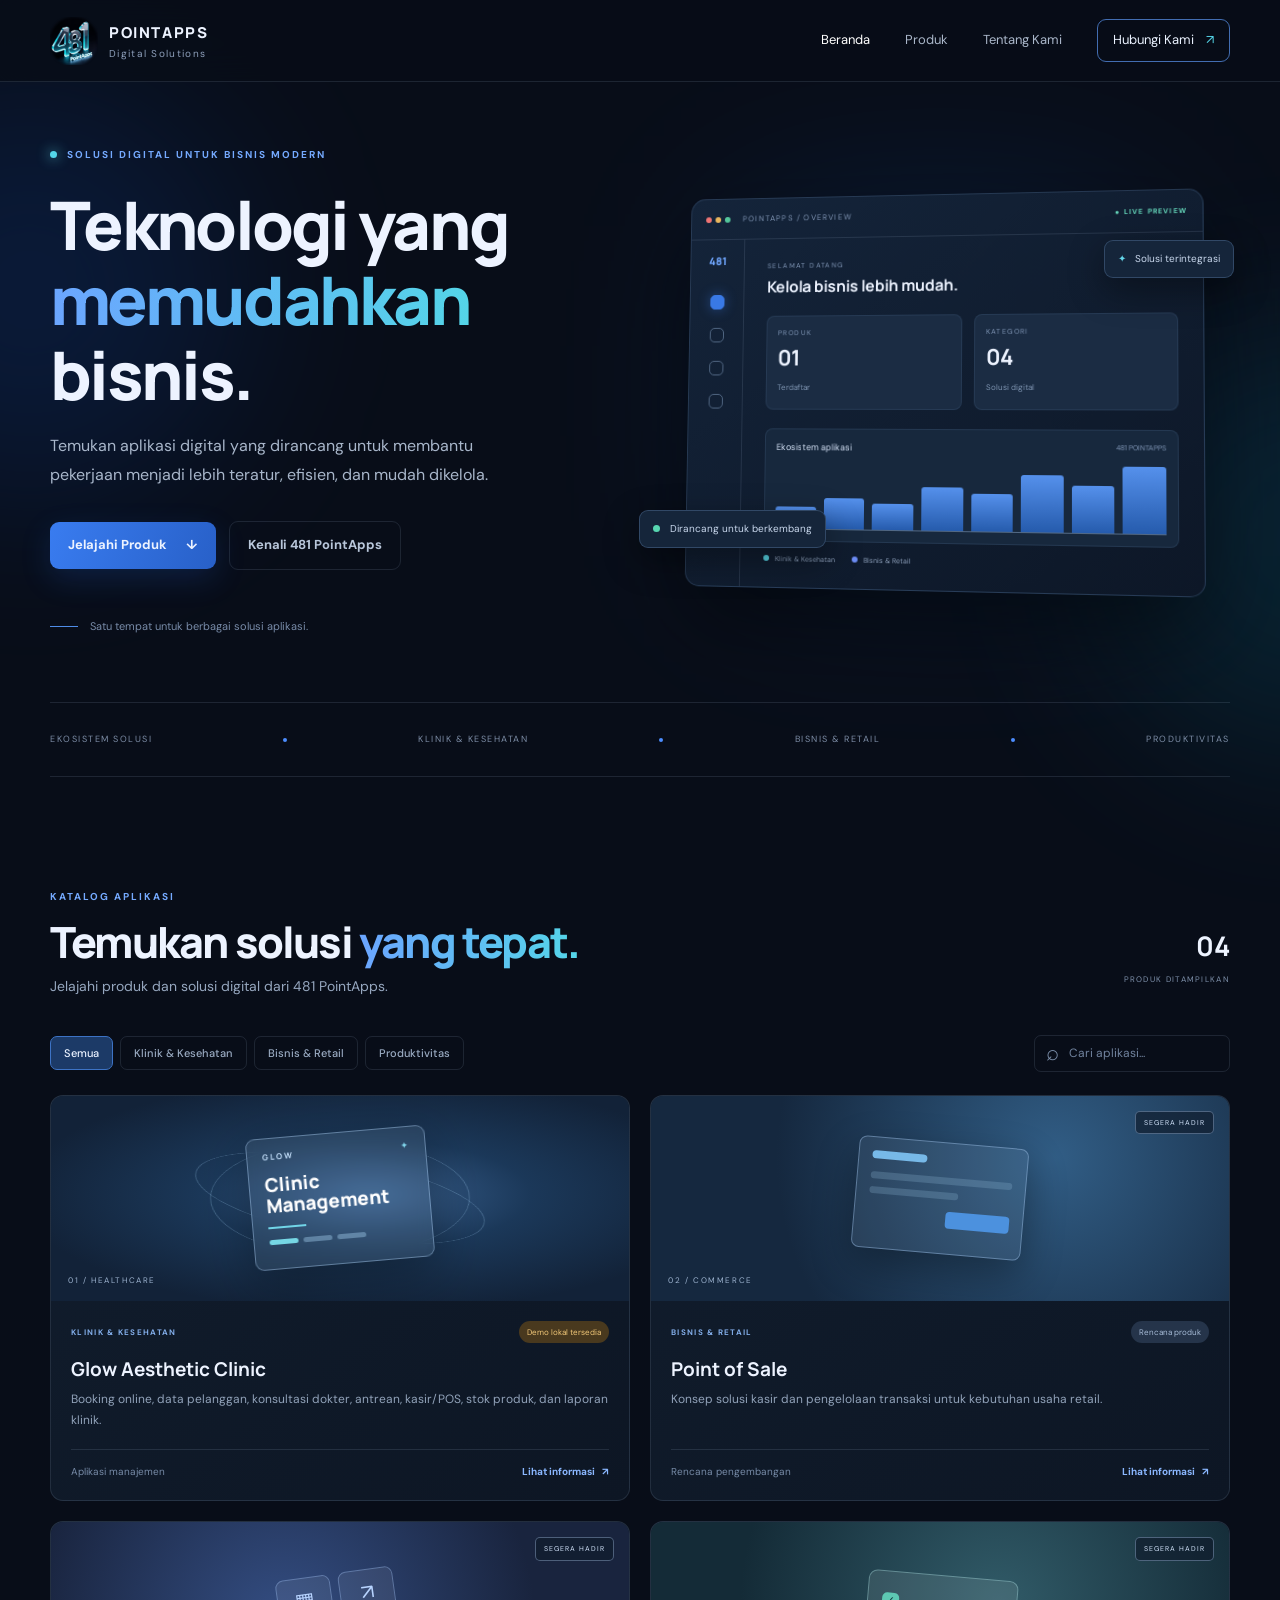
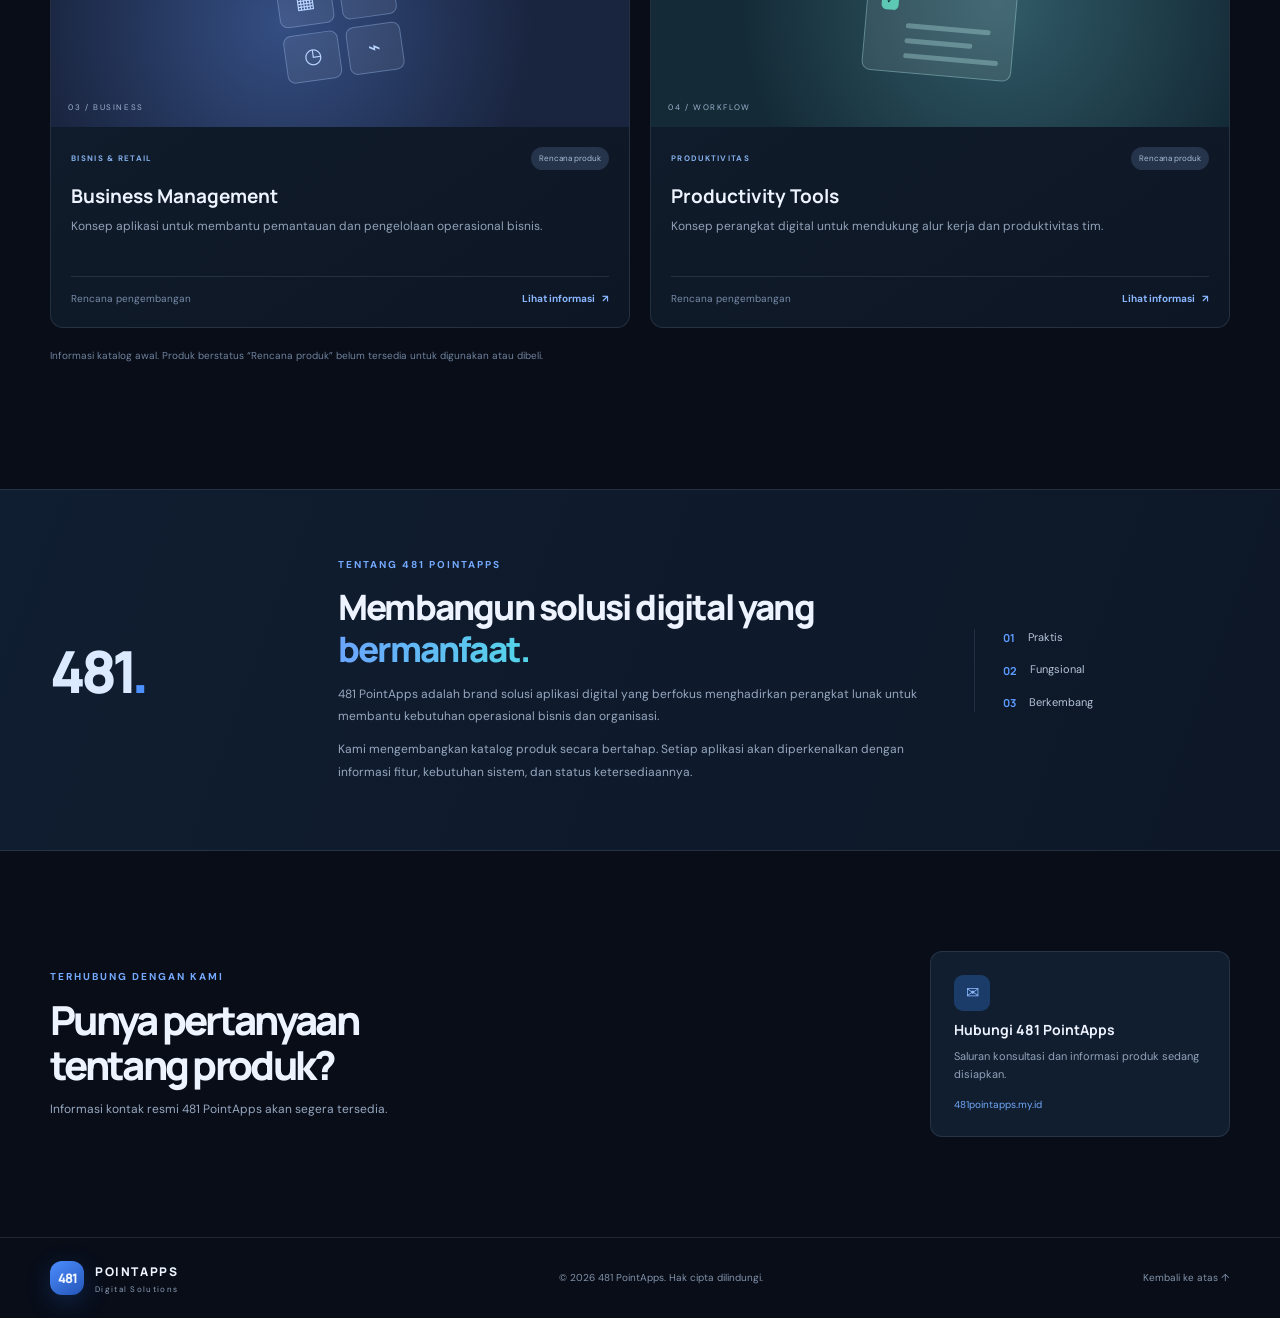
==== commit c64c7b76: "Update index.html" ====
--- a/index.html
+++ b/index.html
@@ -117,10 +117,7 @@
     </section>
   </main>
 
-  <a class="brand" href="#">
-  <img src="assets/images/logo-481.png" alt="481 PointApps" class="brand-logo">
-  <span class="brand-copy"><strong>POINTAPPS</strong><small>Digital Solutions</small></span>
-</a>
+  <footer class="footer"><div class="section-wrap footer-inner"><a class="brand" href="#"><span class="brand-mark">481</span><span class="brand-copy"><strong>POINTAPPS</strong><small>Digital Solutions</small></span></a><span>© <span id="year"></span> 481 PointApps. Hak cipta dilindungi.</span><a href="#beranda">Kembali ke atas ↑</a></div></footer>
   <script src="assets/app.js"></script>
 </body>
 </html>
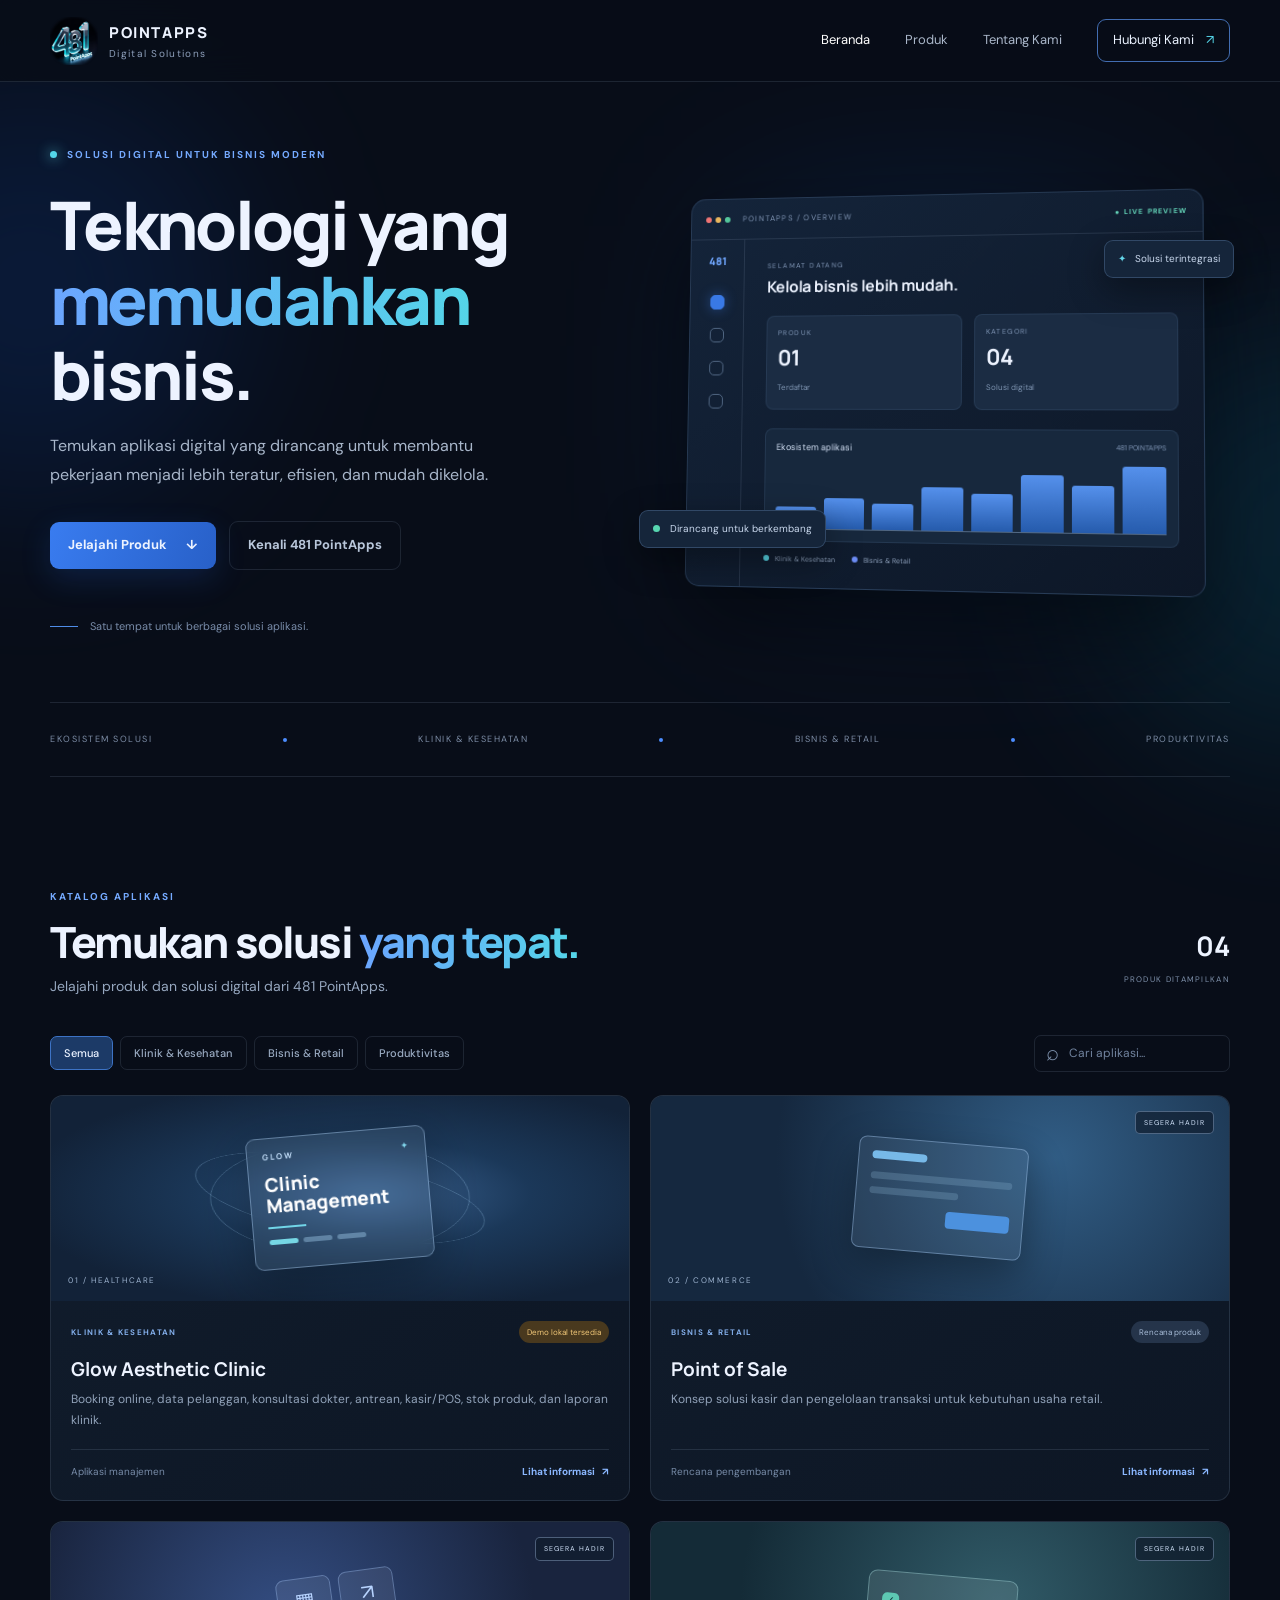
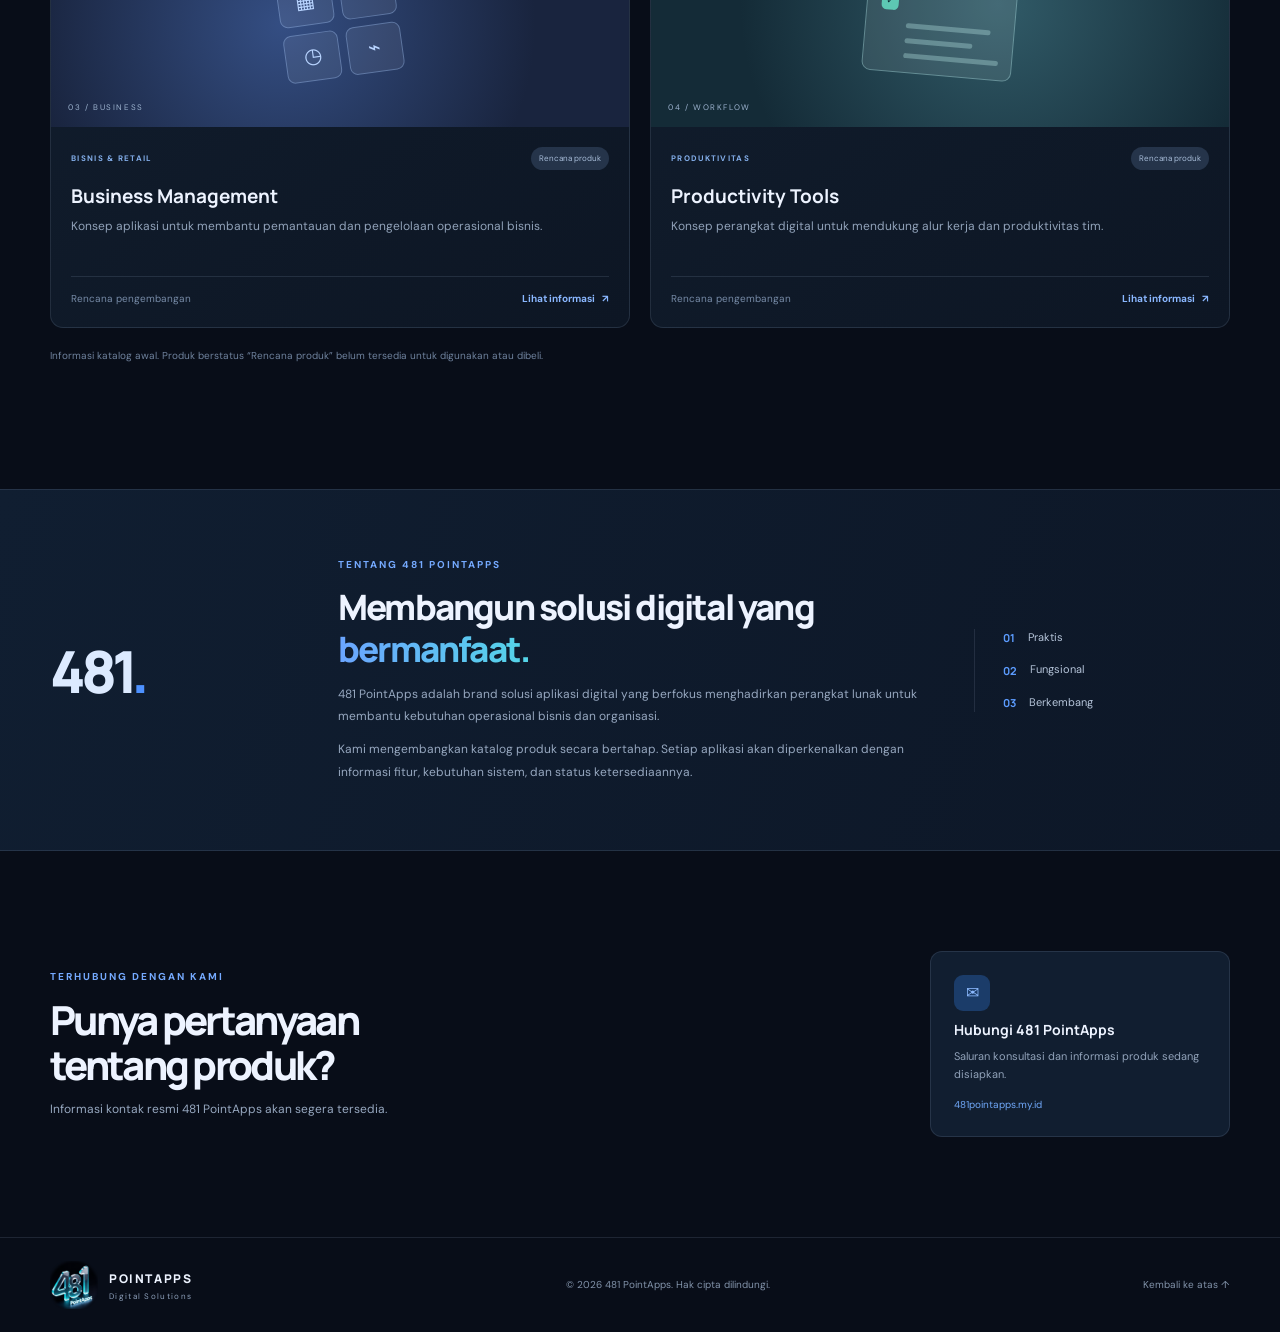
==== commit 8d73e6d8: "Update index.html" ====
--- a/index.html
+++ b/index.html
@@ -117,7 +117,7 @@
     </section>
   </main>
 
-  <footer class="footer"><div class="section-wrap footer-inner"><a class="brand" href="#"><span class="brand-mark">481</span><span class="brand-copy"><strong>POINTAPPS</strong><small>Digital Solutions</small></span></a><span>© <span id="year"></span> 481 PointApps. Hak cipta dilindungi.</span><a href="#beranda">Kembali ke atas ↑</a></div></footer>
+  <footer class="footer"><div class="section-wrap footer-inner"><a class="brand" href="#"><img src="assets/images/logo-481.png" alt="481 PointApps" class="brand-logo"><span class="brand-copy"><strong>POINTAPPS</strong><small>Digital Solutions</small></span></a><span>© <span id="year"></span> 481 PointApps. Hak cipta dilindungi.</span><a href="#beranda">Kembali ke atas ↑</a></div></footer>
   <script src="assets/app.js"></script>
 </body>
 </html>
